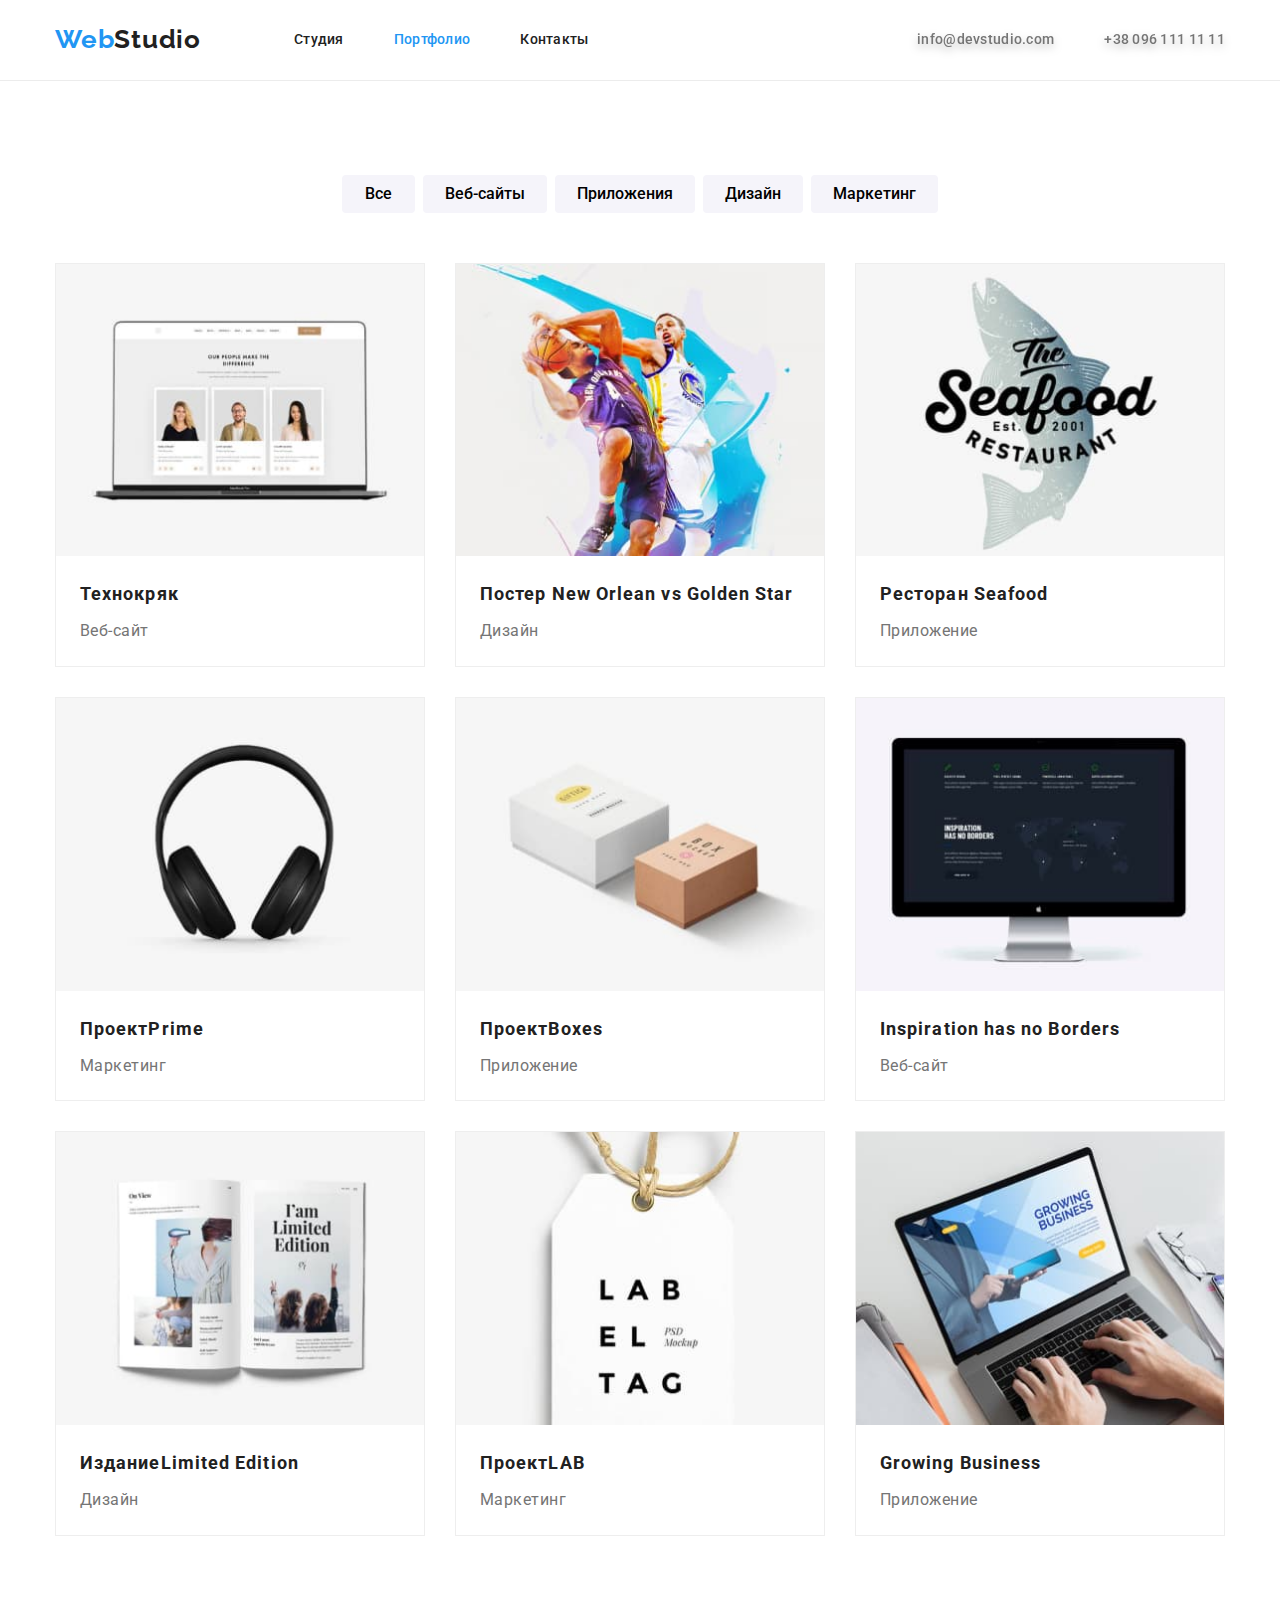
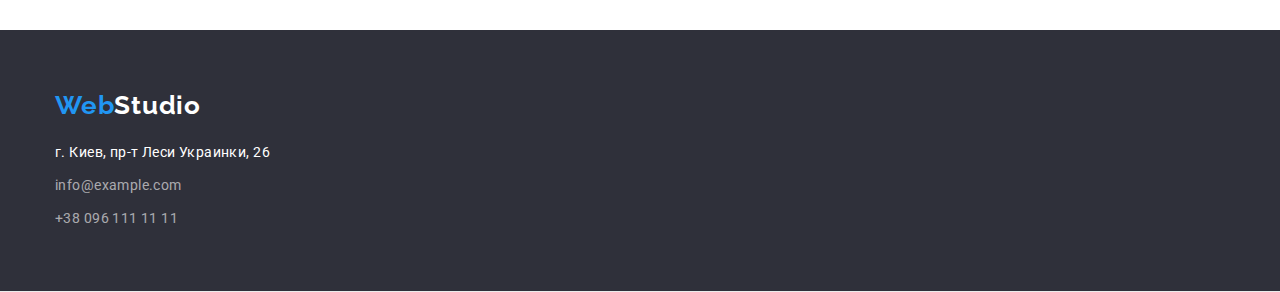
==== portfolio.html @ 7f1d7579 "Initial commit" ====
<!DOCTYPE html>
<html lang="ru">
  <head>
    <meta charset="UTF-8" />
    <meta http-equiv="X-UA-Compatible" content="IE=edge" />
    <meta name="viewport" content="width=device-width, initial-scale=1.0" />
    <title>Document</title>
    <link
      rel="stylesheet"
      href="https://fonts.googleapis.com/css2?family=Raleway:wght@700&family=Roboto:wght@400;500;700;900&display=swap"
    />
    <link
      rel="stylesheet"
      href="https://cdnjs.cloudflare.com/ajax/libs/modern-normalize/1.1.0/modern-normalize.min.css"
    />
    <link rel="stylesheet" href="./css/styles.css" />
  </head>
  <body>
    <!-- шапка профиля -->
    <header class="page-header">
      <!--логотип сайту-->
      <header class="page-header">
      <div class="container global">
        <nav class="site-nav">
          <a href="index.html" class="logo"
            ><span class="logo-accent">Web</span>Studio</a
          >
          <!--навігація на сторінки-->
          <ul class="nav-link">
            <li class="header-navigation">
              <a class="navigation" href="index.html">Студия</a>
            </li>

            <li class="header-navigation">
              <a class="navigation current" href="./portfolio.html">Портфолио</a>
            </li>

            <li class="header-navigation">
              <a class="navigation" href="">Контакты</a>
            </li>
          </ul>
        </nav>
        <ul class="mail">
          <li class="mail-namb">
            <a class="mail-header" href="emailto:info@devstudio.com"
              >info@devstudio.com
            </a>
          </li>
          <li class="mail-namb">
            <a class="mail-header" href="tel:+380961111111">
              +38 096 111 11 11</a
            >
          </li>
        </ul>
      </div>
    </header>
    <main>
      <!-- КНОПКИ -->
      <section class="item-images">
        <div class="container">
          <h1 class="shadow">gallery</h1>
          <ul class="btn">
            <li class="buttons-portfolio"><button class="buttons" type="button">Все</button></li>
            <li class="buttons-portfolio"><button class="buttons" type="button">Веб-сайты</button></li>
            <li class="buttons-portfolio"><button class="buttons" type="button">Приложения</button></li>
            <li class="buttons-portfolio"><button class="buttons" type="button">Дизайн</button></li>
            <li class="buttons-portfolio"><button class="buttons" type="button">Маркетинг</button></li>
          </ul>
        <!-- картинки -->
        
          <ul class="items">
            <li class="list-items">
              <img
                class="project-img"
                src="./images/img.1.jpg"
                alt="Технокряк"
                width="370"
                height="294"
              />
              <div class="items-img">
                <h2 class="project">Технокряк</h2>
              <p class="place">Веб-сайт</p></div>
            </li>
            <li class="list-items">
              <img
                class="project-img"
                src="./images/img.2.jpg"
                alt="Постер New Orlean vs Golden Star"
                width="370"
                height="294"
              />
              <div class="items-img"><h2 class="project">
                Постер <span lang="en">New Orlean vs Golden Star</span>
              </h2>
              <p class="place">Дизайн</p></div>
              
            </li>
            <li class="list-items">
              <img
                class="project-img"
                src="./images/img.3.jpg"
                alt="Ресторан Seafood"
                width="370"
                height="294"
              />
              <div class="items-img"><h2 class="project">Ресторан <span lang="en">Seafood</span></h2>
              <p class="place">Приложение</p></div>
              
            </li>
            <li class="list-items">
              <img
                class="project-img"
                src="./images/img.4.jpg"
                alt="Проект Prime"
                width="370"
                height="294"
              />
              <div class="items-img"><h2 class="project">Проект<span lang="en">Prime</span></h2>
              <p class="place">Маркетинг</p></div>
              
            </li>
            <li class="list-items">
              <img
                class="project-img"
                src="./images/img.5.jpg"
                alt="Проект Boxes"
                width="370"
                height="294"
              />
              <div class="items-img"><h2 class="project">Проект<span lang="en">Boxes</span></h2>
              <p class="place">Приложение</p></div>
              
            </li>
            <li class="list-items">
              <img
                class="project-img"
                src="./images/img.6.jpg"
                alt="Inspiration has no Borders"
                width="370"
                height="294"
              />
              <div class="items-img"><h2 class="project" lang="en">Inspiration has no Borders</h2>
              <p class="place">Веб-сайт</p></div>
              
            </li>
            <li class="list-items">
              <img
                class="project-img"
                src="./images/img.7.jpg"
                alt="Издание Limited Edition"
                width="370"
                height="294"
              />
              <div class="items-img"><h2 class="project">
                Издание<span lang="en">Limited Edition</span>
              </h2>
              <p class="place">Дизайн</p></div>
              
            </li>
            <li class="list-items">
              <img
                class="project-img"
                src="./images/img.8.jpg"
                alt="Проект LAB"
                width="370"
                height="294"
              />
              <div class="items-img"><h2 class="project">Проект<span lang="en">LAB</span></h2>
              <p class="place">Маркетинг</p></div>
              
            </li>
            <li class="list-items">
              <img
                class="project-img"
                src="./images/img.9.jpg"
                alt="Growing Business"
                width="370"
                height="294"
              />
              <div class="items-img"><h2 class="project" lang="en">Growing Business</h2>
              <p class="place">Приложение</p></div>
              
            </li>
          </ul>
        </div>
      </section>
    </main>
    <footer class="footer">
      <div class="container">
        <a href="/index.html" class="logo-footer"
          >Web<span class="logo-two">Studio</span></a
        >
        <address>
          <ul class="nav-footer">
            <li class="map">
              <a
                class="map-googl"
                href="https://goo.gl/maps/qnMu7uc59vrPXKZr5"
                target="_blank"
                rel="noopener noreferrer"
                >г. Киев, пр-т Леси Украинки, 26</a
              >
            </li class>
            <li class="footer-contakt">
              <a class="contakt" href="mailto:info@devstudio.com"
                >info@example.com</a
              >
            </li>
            <li class="footer-contakt">
              <a class="contakt" href="tel:+380961111111">+38 096 111 11 11</a>
            </li>
          </ul>
        </address>
      </div>
    </footer>
  </body>
</html>
---- css/styles.css ----
:root {
  --primary-text-color: #212121;
  --primary-touch-color: #2196f3;
  --primary-button-text-color: #ffffff;
  --primary-background-color: #f5f4fa;
  --primary-text-p-color: #757575;
  --primary-futer-color: #2f303a;
}

body {
  font-family: Roboto, sans-serif;
  color: #212121;
}
ul {
  margin: 0px;
  padding: 0px;
}
h1,
h2,
h3,
h4 {
  margin: 0px;
}
p {
  margin: 0px;
}
img {
  display: block;
  max-width: 100%;
  height: auto;
}

/* зкритий текс */
.shadow {
  display: none;
  text-align: center;
}
/* шапка профиля */

.page-header {
  align-items: center;
  background-color: var(--primary-button-text-color);
}
/* основний контейнер */
.container {
  width: 1200px;
  padding-left: 15px;
  padding-right: 15px;
  margin: 0 auto;
}
.container.global {
  align-items: center;
  display: flex;
}
.page-header {
  border-bottom: 1px solid #ececec;
}
.logo-accent {
  color: var(--primary-touch-color);
}
.logo {
  padding-top: 24px;
  padding-bottom: 25px;
  font-family: "Raleway";
  font-weight: 700;
  font-size: 26px;
  line-height: 1.19;
  letter-spacing: 0.03em;
  color: var(--primary-text-color);
  text-decoration: none;
}
.site-nav {
  align-items: center;
  display: flex;
}
.header-navigatiot .navigation + .navigation {
  margin-left: 50px;
}
.nav-link .header-navigation + .header-navigation {
  margin-left: 50px;
}
.nav-link {
  list-style: none;
  align-items: center;
  margin-left: 93px;
  display: flex;
}
.navigation.current {
  color: var(--primary-touch-color);
}
.navigation {
  padding-top: 32px;
  padding-bottom: 32px;
  display: flex;
  color: var(--primary-text-color);
  font-style: normal;
  font-weight: 500;
  font-size: 14px;
  line-height: 1.14;
  letter-spacing: 0.02em;
  text-decoration: none;
}
.navigation:focus,
.navigation:hover {
  color: var(--primary-touch-color);
}

.mail-header:focus,
.mail-header:hover {
  color: var(--primary-touch-color);
}
.mail-header {
  padding-top: 32px;
  padding-bottom: 32px;
  display: block;
  font-style: normal;
  font-weight: 500;
  font-size: 14px;
  line-height: 1.14;
  letter-spacing: 0.02em;
  text-decoration: none;
  color: var(--primary-text-p-color);
  filter: drop-shadow(0px 4px 4px rgba(0, 0, 0, 0.25));
}
.mail {
  list-style: none;
  margin-left: auto;
  display: flex;
}
.mail .mail-namb + .mail-namb {
  margin-left: 50px;
}

/* заголовок */
.hero {
  padding-top: 200px;
  padding-bottom: 200px;
  background-color: #2f303a;
  text-align: center;
}

.title {
  text-transform: uppercase;
  margin-bottom: 30px;
  text-align: center;
  font-weight: 900;
  font-size: 44px;
  line-height: 1.36;
  letter-spacing: 0.06em;
  color: var(--primary-button-text-color);
}
/* кнопка 1 */
.button-one {
  border-width: 0px;
  display: inline-block;
  padding: 10px 32px;
  border-radius: 4px;
  min-width: 200px;
  text-align: center;
  font-family: inherit;
  background-color: var(--primary-touch-color);
  color: var(--primary-button-text-color);
  cursor: pointer;
  font-style: normal;
  font-weight: 700;
  font-size: 16px;
  line-height: 1.87;
}

.button-one:hover {
  background: #188ce8;
  box-shadow: 0px 4px 4px rgba(0, 0, 0, 0.15);
  border-radius: 4px;
}
/* особливості */

.hang {
  padding-top: 94px;
  padding-bottom: 94px;
}
.hang-text {
  list-style: none;
  display: flex;
}
.hang-text .caption-text + .caption-text {
  margin-left: 30px;
}
.caption {
  margin-bottom: 10px;
  font-style: normal;
  font-weight: 700;
  font-size: 14px;
  line-height: 1.14;
  letter-spacing: 0.03em;
  color: var(--primary-text-color);
}

.text {
  width: 270px;
  font-size: 14px;
  line-height: 1.71;
  letter-spacing: 0.03em;
  color: var(--primary-text-p-color);
}
/* чим займається компанія */
.company {
  padding-bottom: 94px;
}
.subject-company.centered {
  text-align: center;
}
.subject-company {
  margin-bottom: 50px;
  color: var(--primary-text-color);
  font-weight: 700;
  font-size: 36px;
  line-height: 1.16;
  letter-spacing: 0.03em;
}
.company-picture .subjekt-picture + .subjekt-picture {
  margin-left: 30px;
}
.company-picture {
  list-style: none;
  display: flex;
}
/* команда */
.item {
  padding-top: 94px;
  padding-bottom: 94px;
  display: block;
  flex-wrap: wrap;
  background-color: #f5f4fa;
}
.item-comand {
  display: flex;
  flex-wrap: wrap;
}
.list-item {
  width: calc((100% - 90px) / 4);
  margin-left: 30px;
  background: #ffffff;
  list-style: none;
  overflow: hidden;
  box-shadow: 0px 1px 3px rgba(0, 0, 0, 0.12), 0px 1px 1px rgba(0, 0, 0, 0.14),
    0px 2px 1px rgba(0, 0, 0, 0.2);
  border-radius: 0px 0px 4px 4px;
}
.list-item:nth-child(1) {
  margin-left: 0px;
}

.subject.centered {
  text-align: center;
}
.subject {
  margin-bottom: 50px;
  color: var(--primary-text-color);
  font-weight: 700;
  font-size: 36px;
  line-height: 1.16;
  letter-spacing: 0.03em;
}

.text-center {
  padding: 30px 30px;
  box-sizing: border-box;
  text-align: center;
}
.heading {
  margin-bottom: 10px;
  color: var(--primary-text-color);
  font-style: normal;
  font-weight: 500;
  font-size: 16px;
  line-height: 1.18;
  letter-spacing: 0.03em;
}
.subtitle {
  font-size: 16px;
  line-height: 1.18;
  letter-spacing: 0.03em;
  color: var(--primary-text-p-color);
}

/* підвал-сторінки */
.footer {
  background-color: var(--primary-futer-color);
  padding-top: 60px;
  padding-bottom: 60px;
}
.nav-footer {
  list-style: none;
}
.logo-two {
  color: var(--primary-button-text-color);
}
.logo-footer {
  display: inline-block;
  margin-bottom: 20px;
  font-family: "Raleway";
  font-weight: 700;
  font-size: 26px;
  line-height: 1.19;
  letter-spacing: 0.03em;
  color: var(--primary-touch-color);
  text-decoration: none;
}

.map-googl {
  color: var(--primary-button-text-color);
  font-style: normal;
  font-size: 14px;
  line-height: 1.71;
  letter-spacing: 0.03em;
  text-decoration: none;
}
.map-googl:hover,
.map-googl:focus {
  color: var(--primary-touch-color);
}
.contakt {
  font-style: normal;
  font-weight: 400;
  font-size: 14px;
  line-height: 1.71;
  letter-spacing: 0.03em;
  color: rgba(255, 255, 255, 0.6);
  text-decoration: none;
}
.contakt:hover,
.contakt:focus {
  color: var(--primary-touch-color);
}

.map {
  margin-bottom: 9px;
}
.footer-contakt:last-child {
  margin-bottom: 0px;
}
.footer-contakt {
  margin-bottom: 9px;
}

/* 2-сторінка */

/* кнопки */

.btn {
  list-style: none;
  display: flex;
  justify-content: center;
  margin-bottom: 50px;
}

.btn .buttons-portfolio + .buttons-portfolio {
  margin-left: 8px;
}
.buttons {
  border-radius: 4px;
  padding: 6px 22px;
  display: inline-block;
  min-width: 73px;
  text-align: center;
  font-family: inherit;
  border: none;
  background-color: #f5f4fa;
  cursor: pointer;
  font-style: normal;
  font-weight: 500;
  font-size: 16px;
  line-height: 1.62;
}
.buttons:hover,
.buttons:focus {
  background-color: var(--primary-touch-color);
  color: var(--primary-button-text-color);
}
.item-images {
  padding-top: 94px;
  padding-bottom: 94px;
  display: block;
  flex-wrap: wrap;
}
.items {
  list-style: none;
  display: flex;
  flex-wrap: wrap;
}
.list-items {
  border: 1px solid #eeeeee;
  width: calc((100% - 60px) / 3);
  margin-right: 30px;
  margin-bottom: 30px;
}
.list-items:nth-child(3n) {
  margin-right: 0px;
}
.project-img {
  margin-bottom: 20px;
}
.list-items:nth-last-child(-n + 3) {
  margin-bottom: 0px;
}

.items-img {
  padding: 0px 24px 20px 24px;
  text-align: initial;
}
.project {
  margin-bottom: 4px;
  color: var(--primary-text-color);
  font-style: normal;
  font-weight: 700;
  font-size: 18px;
  line-height: 2;
  letter-spacing: 0.06em;
}
.place {
  color: var(--primary-text-p-color);
  font-size: 16px;
  line-height: 1.87;
  letter-spacing: 0.03em;
}
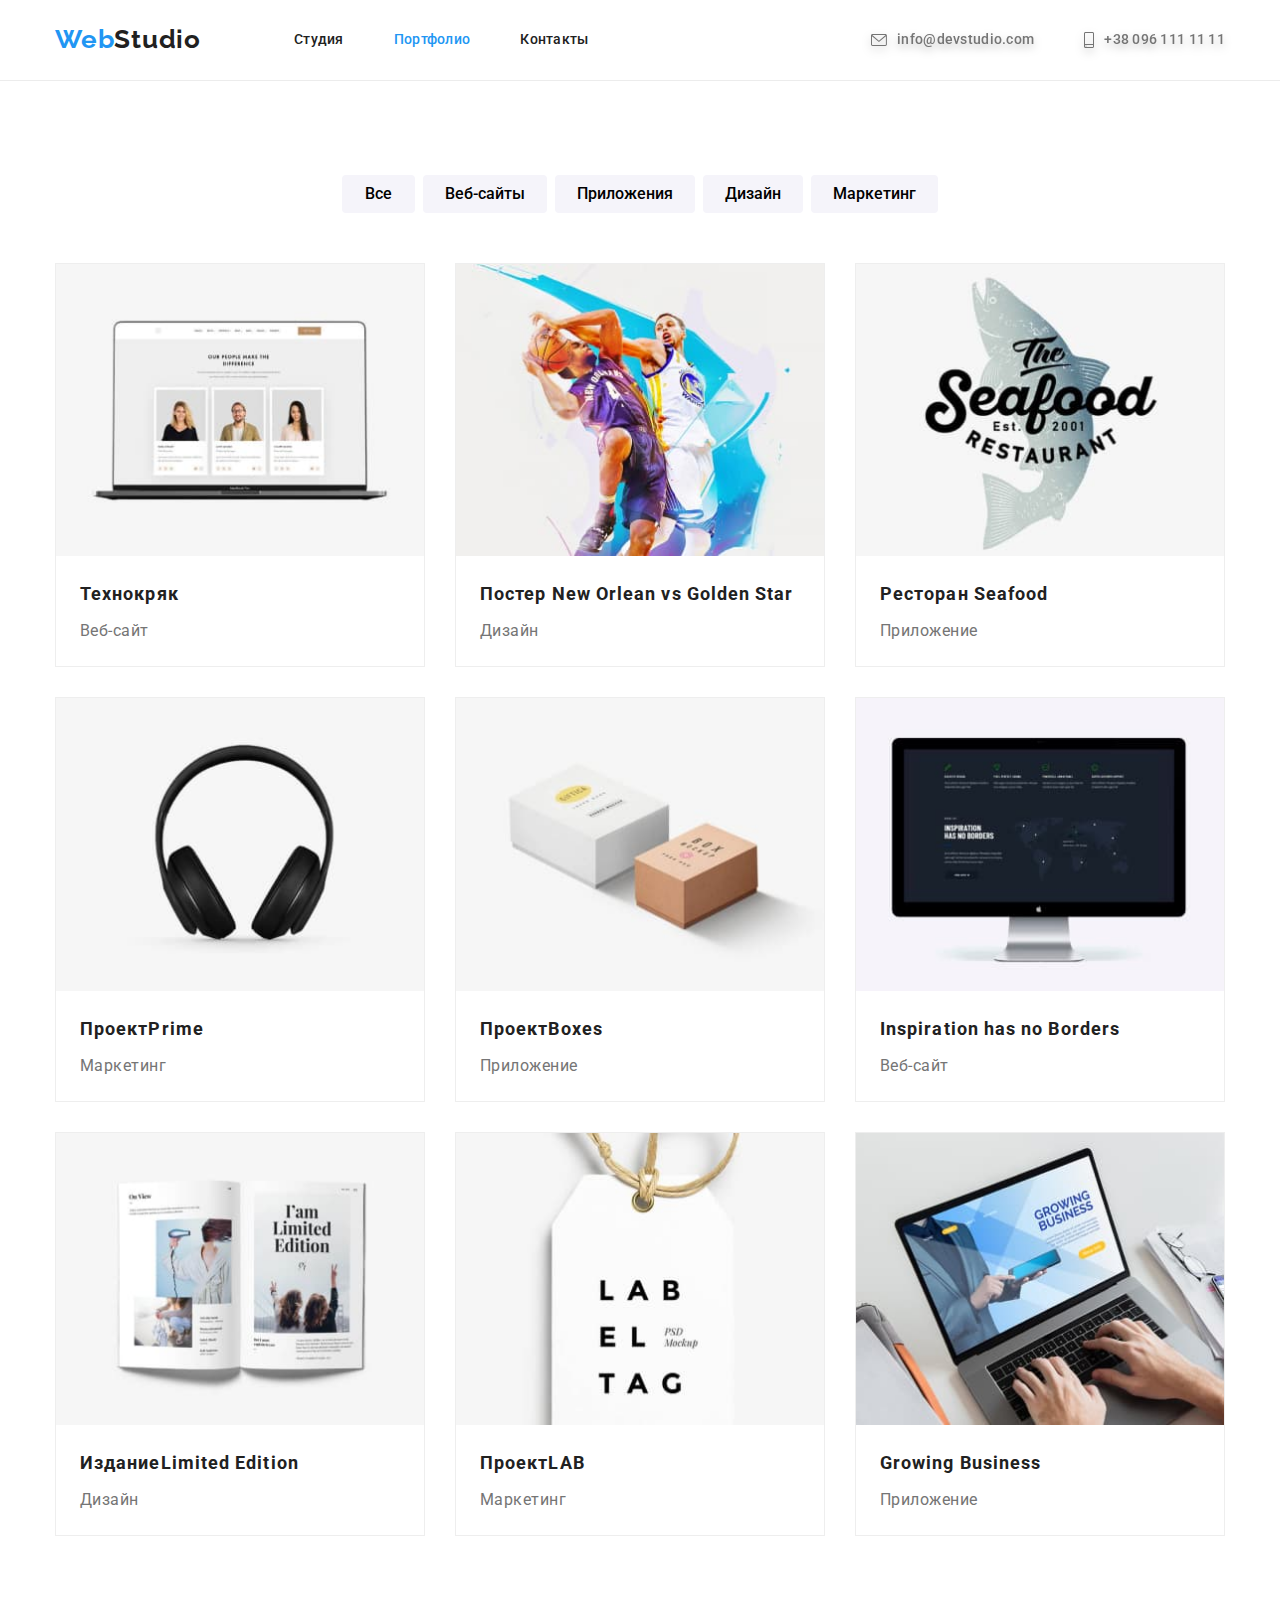
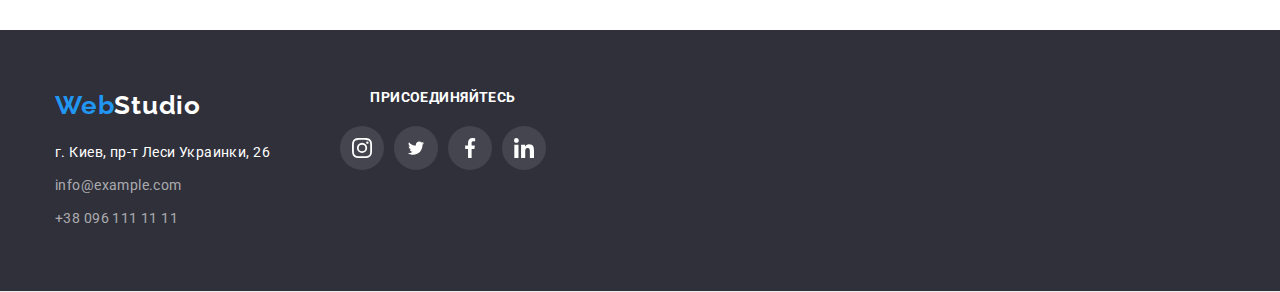
==== commit 064e4470: "Закінчив позиціонування svg" ====
--- a/portfolio.html
+++ b/portfolio.html
@@ -42,12 +42,20 @@
         </nav>
         <ul class="mail">
           <li class="mail-namb">
-            <a class="mail-header" href="emailto:info@devstudio.com"
-              >info@devstudio.com
+            <a class="mail-header" href="emailto:info@devstudio.com">
+              <svg class="icon-mail"  width="16" height="12">
+              <use href="./images/icons.svg#icon-mail">
+              </use>
+            </svg>
+              info@devstudio.com
             </a>
           </li>
           <li class="mail-namb">
             <a class="mail-header" href="tel:+380961111111">
+              <svg class="icon-mail" width="10px" height="16">
+              <use href="./images/icons.svg#icon-smartphone" >
+              </use>
+            </svg>
               +38 096 111 11 11</a
             >
           </li>
@@ -186,8 +194,9 @@
       </section>
     </main>
     <footer class="footer">
-      <div class="container">
-        <a href="/index.html" class="logo-footer"
+        <div class="container box">
+          <div class="box-futer">
+            <a href="/index.html" class="logo-footer"
           >Web<span class="logo-two">Studio</span></a
         >
         <address>
@@ -210,6 +219,30 @@
               <a class="contakt" href="tel:+380961111111">+38 096 111 11 11</a>
             </li>
           </ul>
+         </div>
+          
+          <div class="footer-social">
+            <h2 class="futer-text">присоединяйтесь</h2>
+            <ul class="futer-social">
+                     <li class="footer-item">
+                         <a class="footer-link" href=""><svg widath="20" height="20">
+                <use href="./images/icons.svg#icon-instagram"></use></svg></a>
+                        </li>
+                     <li class="footer-item">
+                          <a class="footer-link" href=""><svg widath="20" height="16.25">
+                <use href="./images/icons.svg#icon-twitter"></use></svg></a>
+                     </li>
+                     <li class="footer-item">
+                          <a class="footer-link" href=""><svg widath="10" height="20">
+                <use href="./images/icons.svg#icon-facebook"></use></svg></a> 
+                     </li>
+                     <li  class="footer-item">
+                          <a class="footer-link" href=""><svg widath="20" height="20">
+                <use href="./images/icons.svg#icon-linkedin"></use></svg></a>
+                     </li> 
+                   </ul>
+                   </div>
+          </div>
         </address>
       </div>
     </footer>
--- a/css/styles.css
+++ b/css/styles.css
@@ -110,9 +110,10 @@
   color: var(--primary-touch-color);
 }
 .mail-header {
+  align-items: center;
   padding-top: 32px;
   padding-bottom: 32px;
-  display: block;
+  display: flex;
   font-style: normal;
   font-weight: 500;
   font-size: 14px;
@@ -127,18 +128,46 @@
   margin-left: auto;
   display: flex;
 }
+
+.icon-mail:hover,
+.icon-mail:focus {
+  fill: currentColor;
+}
+
+.icon-mail {
+  margin-right: 10px;
+  fill: currentColor;
+  background-size: auto;
+}
+.icon-mail:hover {
+  fill: currentColor;
+}
 .mail .mail-namb + .mail-namb {
   margin-left: 50px;
 }
 
 /* заголовок */
 .hero {
+  background-color: #c4c4c4;
+  max-width: 1600px;
+  height: 600px;
+  margin-left: auto;
+  margin-right: auto;
   padding-top: 200px;
   padding-bottom: 200px;
-  background-color: #2f303a;
-  text-align: center;
-}
-
+  text-align: center;
+  box-shadow: 0px 4px 4px rgba(0, 0, 0, 0.25);
+  border: 1px solid #000000;
+  box-sizing: border-box;
+  color: var(--primary-button-text-color);
+  background-size: cover;
+  background-position: center;
+  background-image: linear-gradient(
+      rgba(47, 48, 58, 0.4),
+      rgba(47, 48, 58, 0.4)
+    ),
+    url(../images/header.jpg);
+}
 .title {
   text-transform: uppercase;
   margin-bottom: 30px;
@@ -147,7 +176,6 @@
   font-size: 44px;
   line-height: 1.36;
   letter-spacing: 0.06em;
-  color: var(--primary-button-text-color);
 }
 /* кнопка 1 */
 .button-one {
@@ -194,6 +222,20 @@
   letter-spacing: 0.03em;
   color: var(--primary-text-color);
 }
+.antena {
+  align-items: center;
+  display: flex;
+  justify-content: center;
+  width: 270px;
+  height: 120px;
+
+  margin-bottom: 30px;
+  border-radius: 4px;
+  background-color: #f5f4fa;
+}
+.hang-text .antena + .antena {
+  margin-left: 30px;
+}
 
 .text {
   width: 270px;
@@ -262,6 +304,31 @@
   letter-spacing: 0.03em;
 }
 
+.social {
+  display: flex;
+  list-style: none;
+}
+.social .social-item + .social-item {
+  margin-left: 10px;
+}
+.social-item {
+  border-radius: 50%;
+}
+.social-link {
+  border-radius: 50%;
+  display: flex;
+  align-items: center;
+  justify-content: center;
+  width: 44px;
+  height: 44px;
+  fill: #afb1b8;
+}
+.social-link:hover,
+.social.link:focus {
+  background-color: var(--primary-touch-color);
+  fill: var(--primary-button-text-color);
+}
+
 .text-center {
   padding: 30px 30px;
   box-sizing: border-box;
@@ -277,18 +344,65 @@
   letter-spacing: 0.03em;
 }
 .subtitle {
+  margin-bottom: 16px;
   font-size: 16px;
   line-height: 1.18;
   letter-spacing: 0.03em;
   color: var(--primary-text-p-color);
 }
 
+/* Постоянные клиенты */
+.group {
+  padding-top: 94px;
+  padding-bottom: 94px;
+
+  background-color: var(--primary-button-text-color);
+}
+
+.clients-title.centered {
+  text-align: center;
+}
+.clients-title {
+  color: var(--primary-text-color);
+  margin-bottom: 50px;
+  font-family: "Roboto";
+  font-weight: 700;
+  font-size: 36px;
+  line-height: 1.16;
+  letter-spacing: 0.03em;
+}
+.client-item {
+  display: flex;
+  list-style: none;
+}
+
+.clients-list {
+  fill: #afb1b8;
+  width: 170px;
+  height: 92px;
+  border: 1px solid #afb1b8;
+  border-radius: 4px;
+  align-items: center;
+  justify-content: center;
+  display: flex;
+}
+.client-item .clients-image + .clients-image {
+  margin-left: 30px;
+}
+.clients-list:hover {
+  fill: var(--primary-touch-color);
+  border-color: var(--primary-touch-color);
+}
 /* підвал-сторінки */
+
 .footer {
   background-color: var(--primary-futer-color);
   padding-top: 60px;
   padding-bottom: 60px;
 }
+.box {
+  display: flex;
+}
 .nav-footer {
   list-style: none;
 }
@@ -342,7 +456,44 @@
 .footer-contakt {
   margin-bottom: 9px;
 }
-
+.footer-social {
+  margin-left: 70px;
+  flex-direction: column;
+}
+
+.futer-text {
+  color: var(--primary-button-text-color);
+  font-style: normal;
+  font-weight: 700;
+  font-size: 14px;
+  line-height: 1.14;
+  letter-spacing: 0.03em;
+  text-transform: uppercase;
+  text-align: center;
+  margin-bottom: 20px;
+}
+.futer-social {
+  display: flex;
+  list-style: none;
+}
+.footer-link {
+  border-radius: 50%;
+  display: flex;
+  align-items: center;
+  justify-content: center;
+  width: 44px;
+  height: 44px;
+  fill: var(--primary-button-text-color);
+  background: rgba(255, 255, 255, 0.1);
+}
+.footer-link:hover {
+  background-color: var(--primary-touch-color);
+  fill: var(--primary-button-text-color);
+}
+
+.futer-social .footer-item + .footer-item {
+  margin-left: 10px;
+}
 /* 2-сторінка */
 
 /* кнопки */
@@ -374,6 +525,8 @@
 }
 .buttons:hover,
 .buttons:focus {
+  box-shadow: 0px 3px 1px rgba(0, 0, 0, 0.1), 0px 1px 2px rgba(0, 0, 0, 0.08),
+    0px 2px 2px rgba(0, 0, 0, 0.12);
   background-color: var(--primary-touch-color);
   color: var(--primary-button-text-color);
 }
@@ -394,6 +547,12 @@
   margin-right: 30px;
   margin-bottom: 30px;
 }
+
+.list-items:hover {
+  box-shadow: 0px 1px 1px rgba(0, 0, 0, 0.12), 0px 4px 4px rgba(0, 0, 0, 0.06),
+    1px 4px 6px rgba(0, 0, 0, 0.16);
+}
+
 .list-items:nth-child(3n) {
   margin-right: 0px;
 }
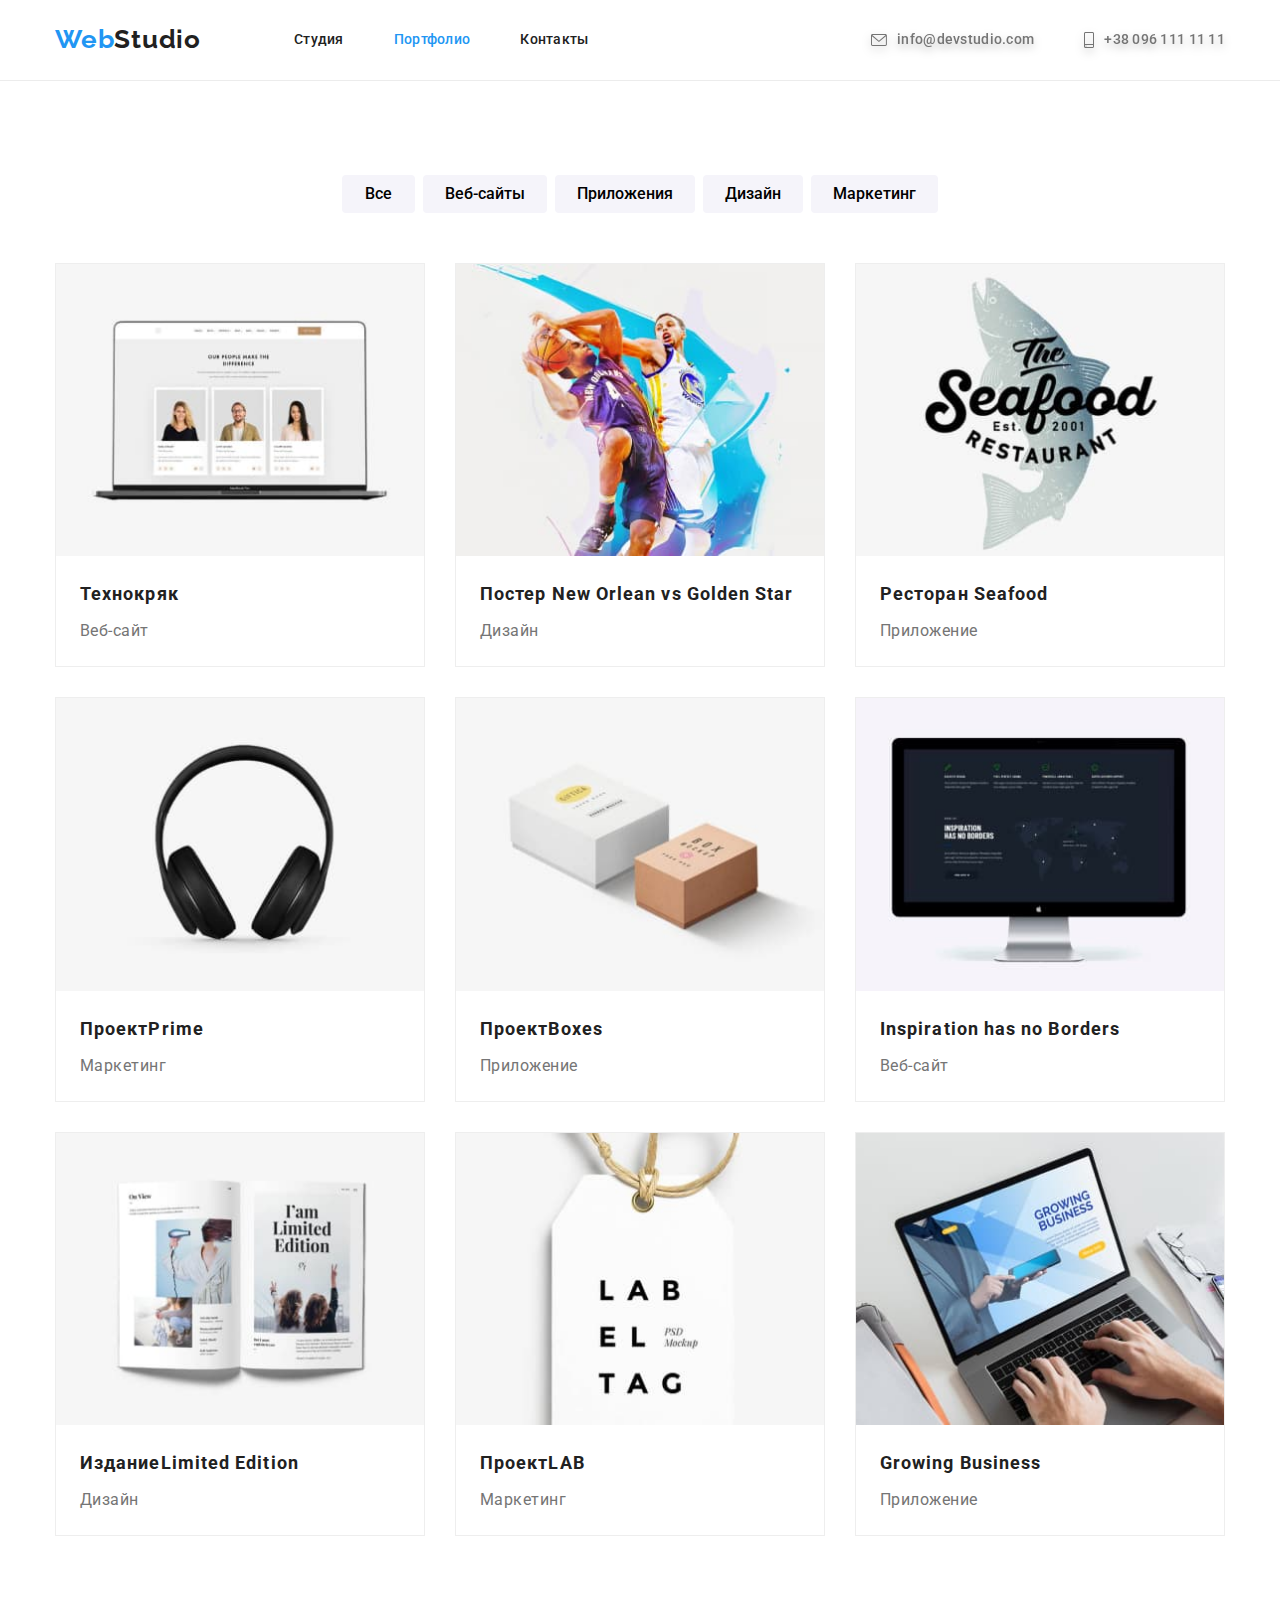
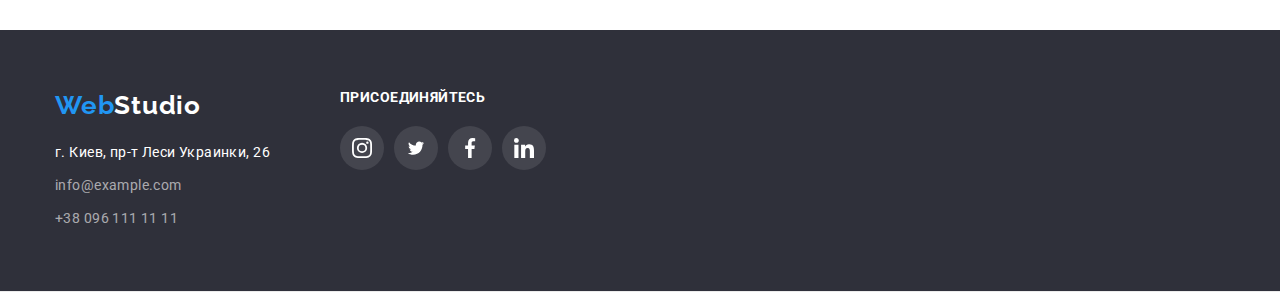
==== commit 33eff685: "виправив недоліки дз" ====
--- a/portfolio.html
+++ b/portfolio.html
@@ -225,19 +225,19 @@
             <h2 class="futer-text">присоединяйтесь</h2>
             <ul class="futer-social">
                      <li class="footer-item">
-                         <a class="footer-link" href=""><svg widath="20" height="20">
+                         <a class="footer-link" href=""><svg width="20" height="20">
                 <use href="./images/icons.svg#icon-instagram"></use></svg></a>
                         </li>
                      <li class="footer-item">
-                          <a class="footer-link" href=""><svg widath="20" height="16.25">
+                          <a class="footer-link" href=""><svg width="20" height="16.25">
                 <use href="./images/icons.svg#icon-twitter"></use></svg></a>
                      </li>
                      <li class="footer-item">
-                          <a class="footer-link" href=""><svg widath="10" height="20">
+                          <a class="footer-link" href=""><svg width="20" height="20">
                 <use href="./images/icons.svg#icon-facebook"></use></svg></a> 
                      </li>
                      <li  class="footer-item">
-                          <a class="footer-link" href=""><svg widath="20" height="20">
+                          <a class="footer-link" href=""><svg width="20" height="20">
                 <use href="./images/icons.svg#icon-linkedin"></use></svg></a>
                      </li> 
                    </ul>
--- a/css/styles.css
+++ b/css/styles.css
@@ -324,7 +324,7 @@
   fill: #afb1b8;
 }
 .social-link:hover,
-.social.link:focus {
+.social-link:focus {
   background-color: var(--primary-touch-color);
   fill: var(--primary-button-text-color);
 }
@@ -389,7 +389,8 @@
 .client-item .clients-image + .clients-image {
   margin-left: 30px;
 }
-.clients-list:hover {
+.clients-list:hover,
+.clients-list:focus {
   fill: var(--primary-touch-color);
   border-color: var(--primary-touch-color);
 }
@@ -469,7 +470,7 @@
   line-height: 1.14;
   letter-spacing: 0.03em;
   text-transform: uppercase;
-  text-align: center;
+ 
   margin-bottom: 20px;
 }
 .futer-social {
@@ -486,7 +487,8 @@
   fill: var(--primary-button-text-color);
   background: rgba(255, 255, 255, 0.1);
 }
-.footer-link:hover {
+.footer-link:hover,
+.footer-link:focus {
   background-color: var(--primary-touch-color);
   fill: var(--primary-button-text-color);
 }
